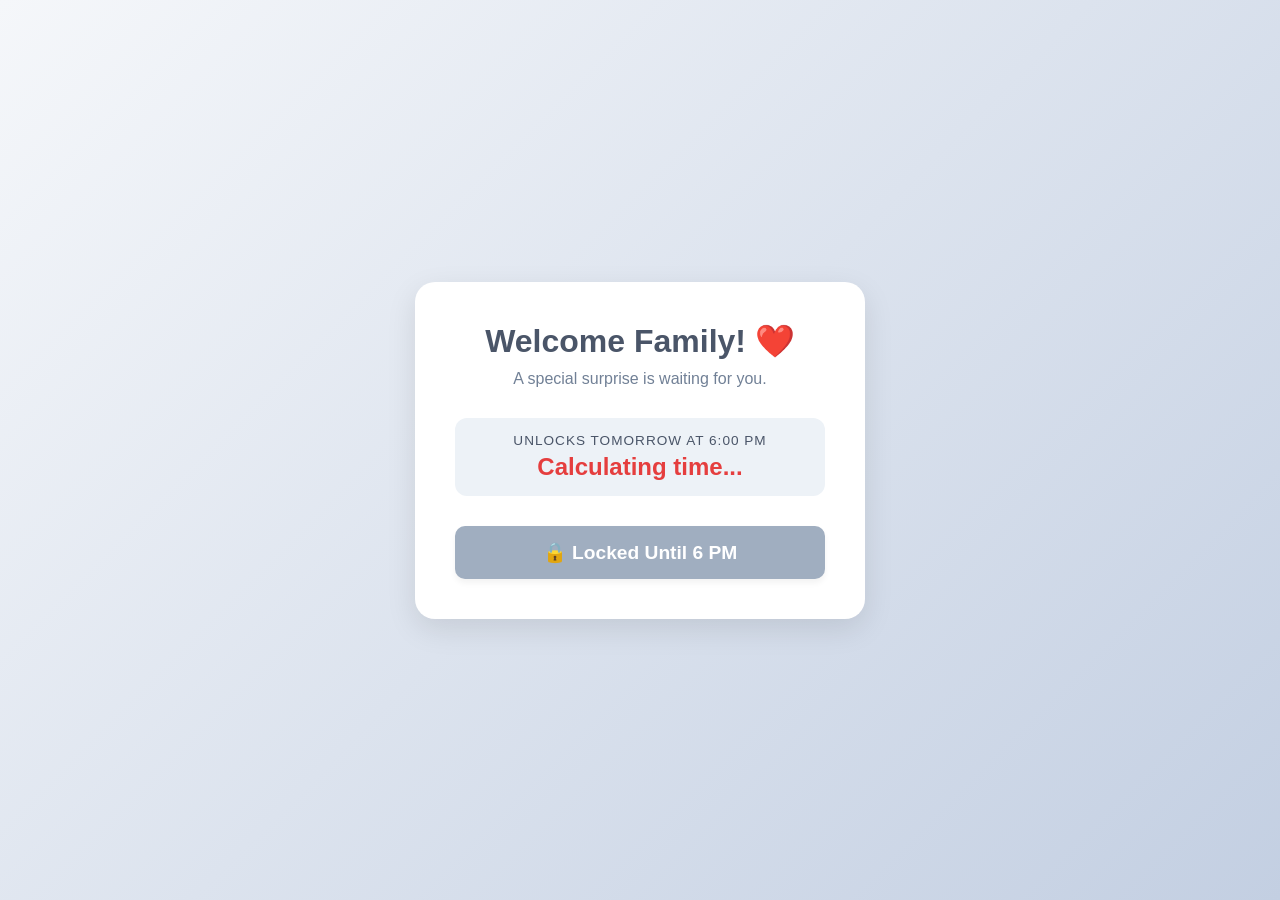
==== count.html @ 4d7e0d5c "update all" ====
<!DOCTYPE html>
<html lang="en">
<head>
    <meta charset="UTF-8">
    <meta name="viewport" content="width=device-width, initial-scale=1.0">
    <title>Our Family Portal</title>
    <style>
        * {
            box-sizing: border-box;
            margin: 0;
            padding: 0;
            font-family: 'Segoe UI', Tahoma, Geneva, Verdana, sans-serif;
        }

        body {
            background: linear-gradient(135deg, #f5f7fa 0%, #c3cfe2 100%);
            display: flex;
            justify-content: center;
            align-items: center;
            min-height: 100vh;
            color: #333;
        }

        .container {
            background-color: white;
            padding: 2.5rem;
            border-radius: 20px;
            box-shadow: 0 10px 30px rgba(0, 0, 0, 0.1);
            text-align: center;
            max-width: 450px;
            width: 90%;
        }

        h1 {
            color: #4a5568;
            margin-bottom: 10px;
            font-size: 2rem;
        }

        p.subtitle {
            color: #718096;
            margin-bottom: 30px;
            font-size: 1rem;
        }

        .countdown-box {
            background-color: #edf2f7;
            padding: 15px;
            border-radius: 12px;
            margin-bottom: 30px;
        }

        .countdown-label {
            font-size: 0.85rem;
            text-transform: uppercase;
            letter-spacing: 1px;
            color: #4a5568;
            margin-bottom: 5px;
        }

        #timer {
            font-size: 1.5rem;
            font-weight: bold;
            color: #e53e3e;
        }

        /* The Surprise Button */
        .family-btn {
            display: inline-block;
            width: 100%;
            padding: 15px 25px;
            font-size: 1.2rem;
            font-weight: bold;
            color: white;
            background-color: #a0aec0; /* Locked color */
            border: none;
            border-radius: 10px;
            cursor: not-allowed;
            text-decoration: none;
            transition: all 0.3s ease;
            box-shadow: 0 4px 6px rgba(0,0,0,0.05);
        }

        /* Active/Unlocked Button Style */
        .family-btn.unlocked {
            background-color: #38a169; /* Beautiful Green */
            cursor: pointer;
            box-shadow: 0 5px 15px rgba(56, 161, 105, 0.4);
        }

        .family-btn.unlocked:hover {
            background-color: #2f855a;
            transform: translateY(-2px);
        }
    </style>
</head>
<body>

    <div class="container">
        <h1>Welcome Family! ❤️</h1>
        <p class="subtitle">A special surprise is waiting for you.</p>

        <div class="countdown-box">
            <div class="countdown-label">Unlocks tomorrow at 6:00 PM</div>
            <div id="timer">Calculating time...</div>
        </div>

        <!-- REPLACE THE URL BELOW WITH YOUR OWN LINK -->
        <a id="secret-button" href="https://your-family-link-here.com" target="_blank" class="family-btn">
            🔒 Locked Until 6 PM
        </a>
    </div>

    <script>
        // --- CONFIGURATION: SET UP TOMORROW AT 6:00 PM ---
        const tomorrow = new Date();
        tomorrow.setDate(tomorrow.getDate() + 1); // Move to tomorrow
        tomorrow.setHours(18, 0, 0, 0);           // Set to exactly 18:00 (6:00 PM)
        
        const targetTime = tomorrow.getTime();
        const secretButton = document.getElementById('secret-button');
        const timerDisplay = document.getElementById('timer');

        // Prevent clicking while locked
        secretButton.addEventListener('click', function(e) {
            if (!secretButton.classList.contains('unlocked')) {
                e.preventDefault(); // Stops the link from opening
                alert("Patience, family! The button isn't ready yet. 😊");
            }
        });

        // Update countdown every 1 second
        const countdownInterval = setInterval(function() {
            const now = new Date().getTime();
            const difference = targetTime - now;

            // Time calculations
            const hours = Math.floor((difference % (1000 * 60 * 60 * 24)) / (1000 * 60 * 60));
            const minutes = Math.floor((difference % (1000 * 60 * 60)) / (1000 * 60));
            const seconds = Math.floor((difference % (1000 * 60)) / 1000);

            // Display the result
            timerDisplay.innerHTML = hours + "h " + minutes + "m " + seconds + "s ";

            // If countdown is finished
            if (difference < 0) {
                clearInterval(countdownInterval);
                timerDisplay.innerHTML = "🎉 IT'S TIME! 🎉";
                timerDisplay.style.color = "#38a169";
                
                // Unlock the button
                secretButton.classList.add('unlocked');
                secretButton.innerHTML = "✨ Open Surprise Link ✨";
            }
        }, 1000);
    </script>

</body>
</html>
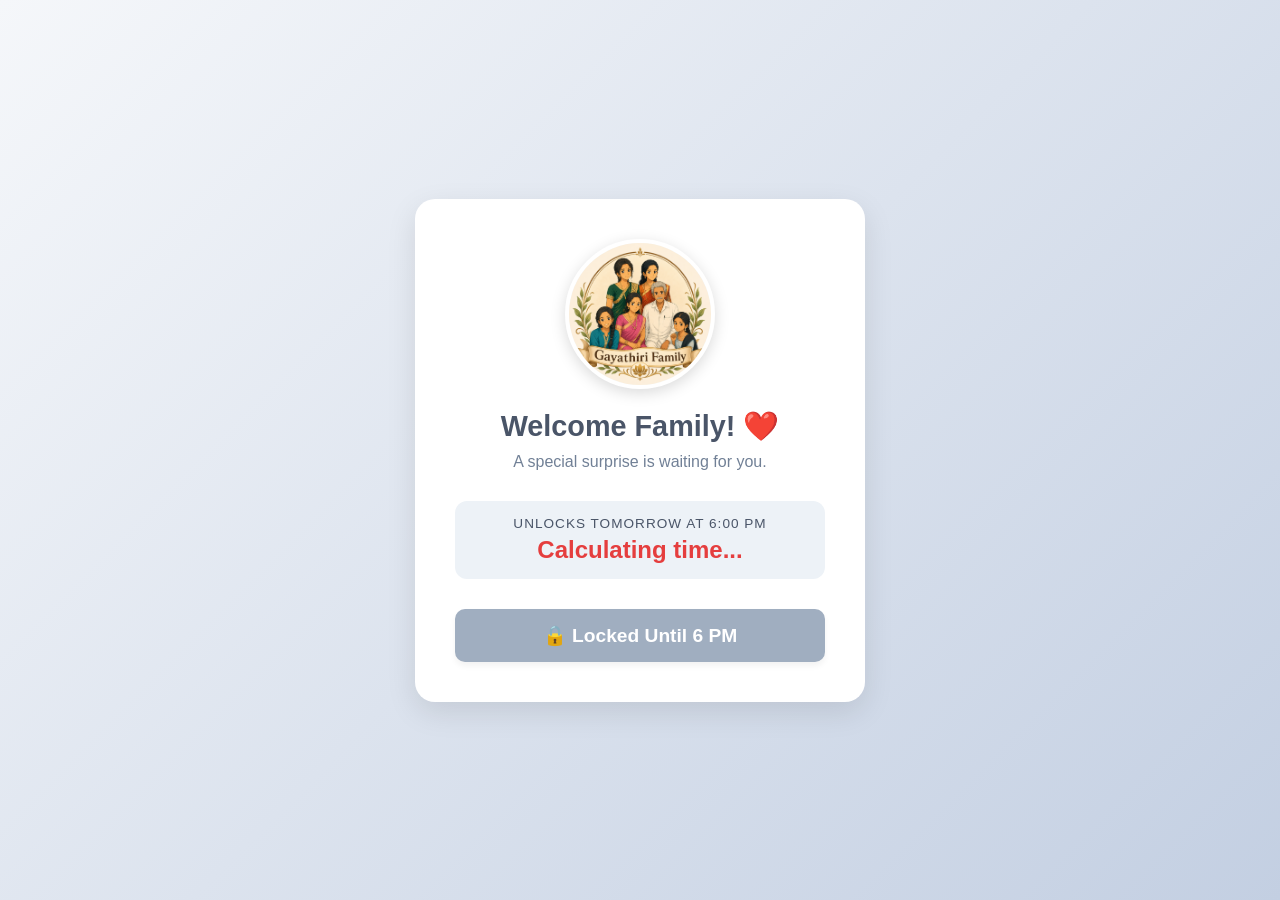
==== commit 53129fcb: "update all" ====
--- a/count.html
+++ b/count.html
@@ -3,7 +3,7 @@
 <head>
     <meta charset="UTF-8">
     <meta name="viewport" content="width=device-width, initial-scale=1.0">
-    <title>Our Family Portal</title>
+    <title>Gayathiri's Family Portal</title>
     <style>
         * {
             box-sizing: border-box;
@@ -19,6 +19,7 @@
             align-items: center;
             min-height: 100vh;
             color: #333;
+            padding: 20px 0;
         }
 
         .container {
@@ -31,10 +32,28 @@
             width: 90%;
         }
 
+        /* Logo Styling */
+        .logo-container {
+            width: 150px;
+            height: 150px;
+            margin: 0 auto 20px auto;
+            border-radius: 50%;
+            overflow: hidden;
+            box-shadow: 0 4px 15px rgba(0, 0, 0, 0.15);
+            border: 4px solid white;
+            background-color: #f7fafc;
+        }
+
+        .logo-container img {
+            width: 100%;
+            height: 100%;
+            object-fit: cover;
+        }
+
         h1 {
             color: #4a5568;
             margin-bottom: 10px;
-            font-size: 2rem;
+            font-size: 1.8rem;
         }
 
         p.subtitle {
@@ -97,6 +116,11 @@
 <body>
 
     <div class="container">
+        <!-- Family Logo Display at the Top -->
+        <div class="logo-container">
+            <img src="fam.png" alt="Gayathiri's Family Logo">
+        </div>
+
         <h1>Welcome Family! ❤️</h1>
         <p class="subtitle">A special surprise is waiting for you.</p>
 
@@ -106,7 +130,7 @@
         </div>
 
         <!-- REPLACE THE URL BELOW WITH YOUR OWN LINK -->
-        <a id="secret-button" href="https://your-family-link-here.com" target="_blank" class="family-btn">
+        <a id="secret-button" href="https://business-xi-ten.vercel.app/" target="_blank" class="family-btn">
             🔒 Locked Until 6 PM
         </a>
     </div>
